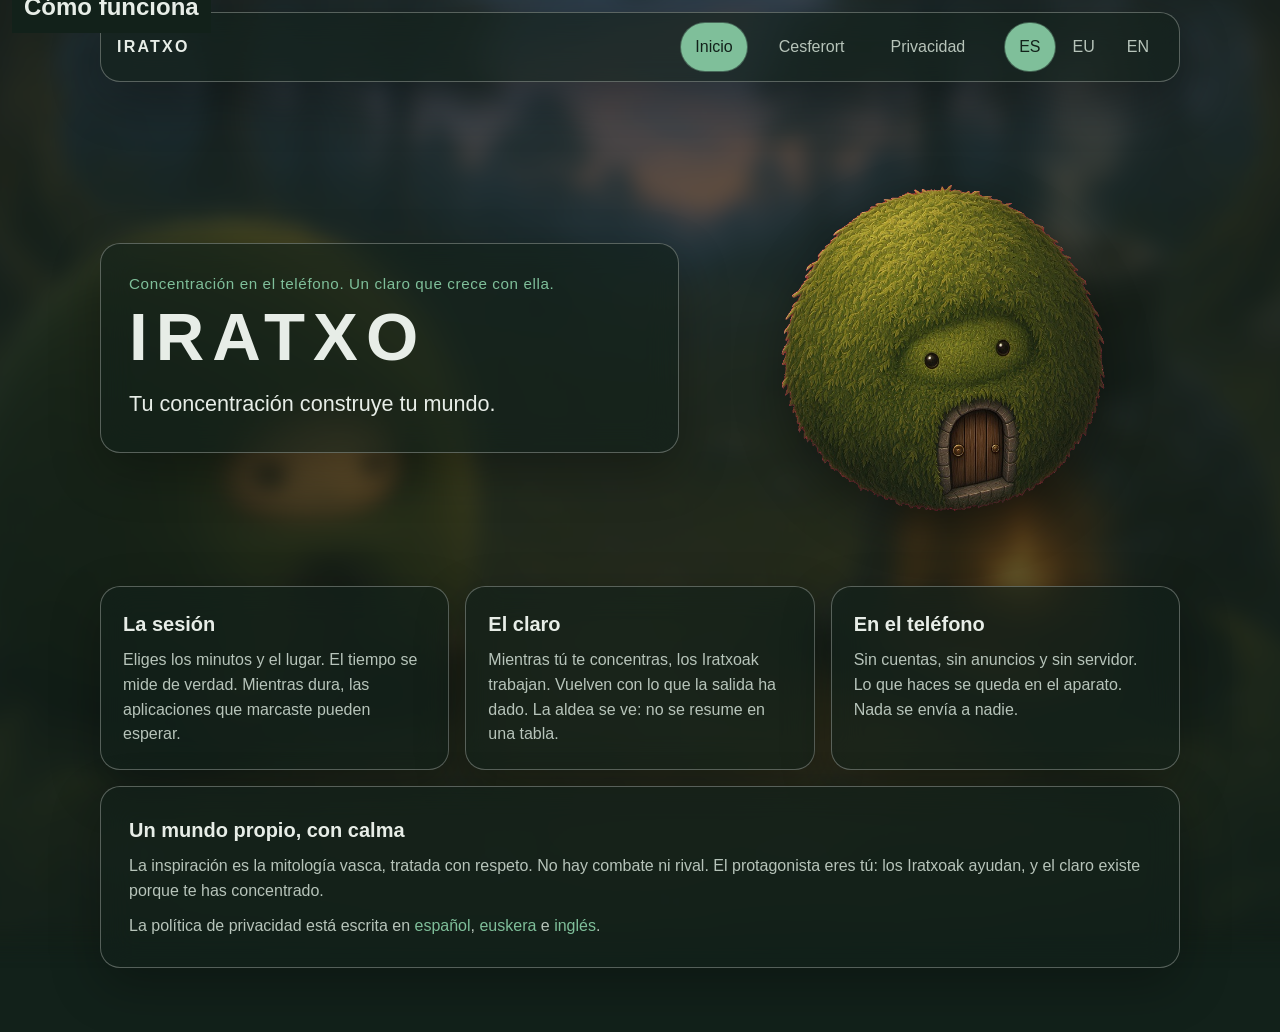
==== index.html @ 452d4cf8 "fix: hover del panel, idioma propio y nombre real El navegador ya no retraduce las páginas por encim" ====
<!DOCTYPE html>
<html lang="es" translate="no">
<head>
  <meta charset="utf-8">
  <meta name="google" content="notranslate">
  <meta name="viewport" content="width=device-width, initial-scale=1">
  <title>IRATXO</title>
  <meta name="description" content="Tu concentración construye tu mundo. IRATXO vive en el teléfono: sin cuentas, sin anuncios y sin servidor.">
  <link rel="icon" href="art/mound.png">
  <link rel="stylesheet" href="style.css">
</head>
<body>
  <a class="skip" href="#contenido">Saltar al contenido</a>
  <header class="bar glass">
    <a class="mark" href="index.html">IRATXO</a>
    <nav class="nav" aria-label="Páginas">
      <a href="index.html" aria-current="page">Inicio</a>
      <a href="about/es.html">Cesferort</a>
      <a href="privacy/es.html">Privacidad</a>
      <span class="langs">
        <a href="index.html" lang="es" aria-current="page">ES</a>
        <a href="eu.html" lang="eu" hreflang="eu">EU</a>
        <a href="en.html" lang="en" hreflang="en">EN</a>
      </span>
    </nav>
  </header>
  <main id="contenido">
    <section class="hero">
      <div class="hero-copy glass">
        <p class="eyebrow">Concentración en el teléfono. Un claro que crece con ella.</p>
        <h1>IRATXO</h1>
        <p class="lead">Tu concentración construye tu mundo.</p>
      </div>
      <img class="hero-art" src="art/mound.png" alt="Iratxo: un montículo de musgo con una puerta de madera.">
    </section>
    <section class="cards" id="como" aria-labelledby="como-titulo">
      <h2 id="como-titulo" class="skip">Cómo funciona</h2>
      <article class="glass">
        <h2>La sesión</h2>
        <p>Eliges los minutos y el lugar. El tiempo se mide de verdad. Mientras dura, las aplicaciones que marcaste pueden esperar.</p>
      </article>
      <article class="glass">
        <h2>El claro</h2>
        <p>Mientras tú te concentras, los Iratxoak trabajan. Vuelven con lo que la salida ha dado. La aldea se ve: no se resume en una tabla.</p>
      </article>
      <article class="glass">
        <h2>En el teléfono</h2>
        <p>Sin cuentas, sin anuncios y sin servidor. Lo que haces se queda en el aparato. Nada se envía a nadie.</p>
      </article>
    </section>
    <section class="panel glass">
      <h2>Un mundo propio, con calma</h2>
      <p>La inspiración es la mitología vasca, tratada con respeto. No hay combate ni rival. El protagonista eres tú: los Iratxoak ayudan, y el claro existe porque te has concentrado.</p>
      <p>La política de privacidad está escrita en <a href="privacy/es.html">español</a>, <a href="privacy/eu.html">euskera</a> e <a href="privacy/en.html">inglés</a>.</p>
    </section>
  </main>
</body>
</html>
---- style.css ----
:root {
  color-scheme: dark;
  --night: #12211a;
  --mist: #e7ede7;
  --muted: #b7c4ba;
  --lichen: #7fbf9a;
  --bark: rgba(142, 150, 144, 0.55);
  --glass: rgba(18, 33, 26, 0.62);
  --glass-strong: rgba(18, 33, 26, 0.78);
  --hearth: #e0a458;
  --radius: 20px;
  --shadow: 0 18px 50px rgba(0, 0, 0, 0.28);
  font-family: "Segoe UI", "Helvetica Neue", sans-serif;
}

* { box-sizing: border-box; }

html { scroll-behavior: smooth; }

body {
  margin: 0;
  min-height: 100vh;
  color: var(--mist);
  background: var(--night);
  line-height: 1.55;
}

body::before {
  content: "";
  position: fixed;
  inset: -24px;
  z-index: -2;
  background:
    linear-gradient(180deg, rgba(18, 33, 26, 0.45), rgba(18, 33, 26, 0.78)),
    url("art/clearing.jpg") center / cover no-repeat;
  filter: blur(10px);
  transform: scale(1.04);
}

.skip {
  position: absolute;
  left: 12px;
  top: -40px;
  padding: 8px 12px;
  background: var(--night);
  color: var(--mist);
  z-index: 5;
}

.skip:focus { top: 12px; }

.bar {
  position: sticky;
  top: 12px;
  z-index: 2;
  display: flex;
  flex-wrap: wrap;
  align-items: center;
  justify-content: space-between;
  gap: 12px 20px;
  width: min(1080px, calc(100% - 32px));
  margin: 12px auto 0;
  padding: 10px 16px;
}

.mark {
  color: var(--mist);
  font-weight: 650;
  letter-spacing: 0.14em;
  text-decoration: none;
}

.nav {
  display: flex;
  flex-wrap: wrap;
  align-items: center;
  gap: 8px 18px;
}

.nav a,
.langs a {
  color: var(--muted);
  text-decoration: none;
  min-height: 48px;
  display: inline-flex;
  align-items: center;
  padding: 0 14px;
  border-radius: 999px;
  background: transparent;
  transition: color 220ms ease, background-color 220ms ease, box-shadow 220ms ease;
}

.nav a:hover,
.langs a:hover {
  color: var(--mist);
  background: rgba(127, 191, 154, 0.16);
}

.nav a[aria-current="page"],
.langs a[aria-current="page"] {
  color: var(--night);
  background: var(--lichen);
  box-shadow: 0 0 0 1px rgba(127, 191, 154, 0.4);
}

.nav a[aria-current="page"]:hover,
.langs a[aria-current="page"]:hover {
  color: var(--night);
  background: #9dcfb4;
}

.langs {
  display: inline-flex;
  gap: 4px;
  padding-left: 8px;
}

main {
  width: min(1080px, calc(100% - 32px));
  margin: 0 auto;
  padding: 28px 0 64px;
}

.hero {
  display: grid;
  grid-template-columns: 1.1fr 0.9fr;
  gap: 28px;
  align-items: center;
  margin-top: 28px;
}

.hero-copy { padding: 28px 28px 32px; }

.eyebrow {
  margin: 0 0 8px;
  color: var(--lichen);
  letter-spacing: 0.04em;
  font-size: 0.95rem;
}

h1 {
  margin: 0;
  font-size: clamp(2.4rem, 6vw, 4.2rem);
  font-weight: 650;
  letter-spacing: 0.12em;
  line-height: 1;
}

.page h1 {
  font-size: clamp(1.8rem, 4vw, 2.4rem);
  letter-spacing: 0;
  margin-bottom: 12px;
}

.lead {
  margin: 16px 0 0;
  font-size: 1.35rem;
  max-width: 28rem;
}

.hero-art {
  width: min(100%, 420px);
  justify-self: center;
  filter: drop-shadow(0 18px 24px rgba(0, 0, 0, 0.35));
  animation: float 7s ease-in-out infinite;
}

.cards {
  display: grid;
  grid-template-columns: repeat(3, 1fr);
  gap: 16px;
  margin-top: 28px;
}

article h2,
.panel h2 {
  margin: 0 0 8px;
  font-size: 1.25rem;
  font-weight: 650;
}

article p,
.panel p,
.panel li { margin: 0; color: var(--muted); }

article p + p,
.panel p + p,
.panel ul { margin-top: 10px; }

.panel { margin-top: 16px; padding: 28px; }

.panel ul { padding-left: 1.2rem; }

.panel a {
  color: var(--lichen);
  text-decoration: none;
  transition: color 220ms ease;
}

.panel a:hover { color: var(--mist); }

footer a {
  color: var(--muted);
  text-decoration: none;
  transition: color 220ms ease;
}

footer a:hover { color: var(--mist); }

footer {
  width: min(1080px, calc(100% - 32px));
  margin: 0 auto 32px;
  color: var(--muted);
  font-size: 0.95rem;
}

.glass {
  background: var(--glass);
  border: 1px solid var(--bark);
  border-radius: var(--radius);
  box-shadow: var(--shadow);
  backdrop-filter: blur(16px);
}

article.glass,
.hero-copy {
  animation: rise 700ms ease both;
}

.cards article:nth-child(2) { animation-delay: 80ms; }
.cards article:nth-child(3) { animation-delay: 160ms; }

article.glass,
.hero-copy,
section.panel {
  transition:
    transform 240ms ease,
    border-color 240ms ease,
    background-color 240ms ease,
    box-shadow 240ms ease;
}

article.glass,
.hero-copy {
  padding: 22px;
}

.hero-copy { padding: 28px 28px 32px; }

article.glass:hover,
.hero-copy:hover,
section.panel:hover {
  transform: translateY(-4px);
  border-color: rgba(127, 191, 154, 0.85);
  background: rgba(28, 48, 38, 0.72);
  box-shadow: 0 22px 48px rgba(0, 0, 0, 0.34);
}

:focus-visible {
  outline: 2px solid var(--lichen);
  outline-offset: 3px;
}

@keyframes float {
  0%, 100% { transform: translateY(0); }
  50% { transform: translateY(-8px); }
}

@keyframes rise {
  from { opacity: 0; transform: translateY(12px); }
  to { opacity: 1; transform: none; }
}

@media (max-width: 800px) {
  .hero,
  .cards { grid-template-columns: 1fr; }
  .bar { top: 0; width: 100%; margin: 0; border-radius: 0; }
}

@media (prefers-reduced-motion: reduce) {
  html { scroll-behavior: auto; }
  .hero-art,
  article.glass,
  .hero-copy { animation: none; }
  article.glass,
  .hero-copy,
  section.panel { transition: border-color 240ms ease, background-color 240ms ease, box-shadow 240ms ease; }
  article.glass:hover,
  .hero-copy:hover,
  section.panel:hover { transform: none; }
}
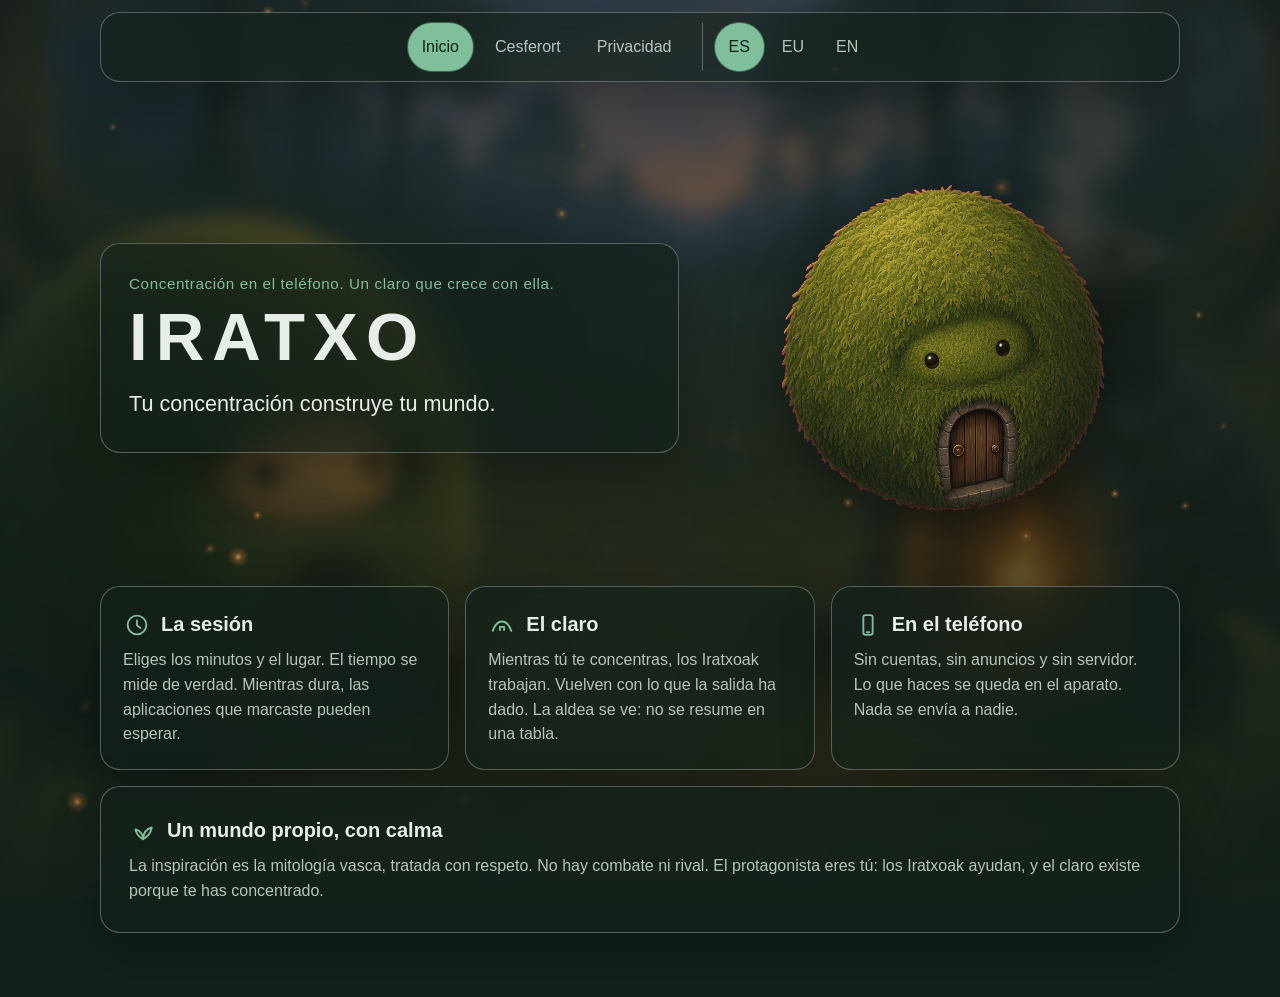
==== commit 8e7e9b06: "feat: ascuas, barra movil y publicacion de la web Las ascuas siguen al cambiar de pagina. La barra c" ====
--- a/index.html
+++ b/index.html
@@ -6,13 +6,21 @@
   <meta name="viewport" content="width=device-width, initial-scale=1">
   <title>IRATXO</title>
   <meta name="description" content="Tu concentración construye tu mundo. IRATXO vive en el teléfono: sin cuentas, sin anuncios y sin servidor.">
-  <link rel="icon" href="art/mound.png">
+  <link rel="canonical" href="https://cesferort.github.io/IRATXO-SITE/">
+  <meta property="og:type" content="website">
+  <meta property="og:locale" content="es_ES">
+  <meta property="og:title" content="IRATXO">
+  <meta property="og:description" content="Tu concentración construye tu mundo. IRATXO vive en el teléfono: sin cuentas, sin anuncios y sin servidor.">
+  <meta property="og:url" content="https://cesferort.github.io/IRATXO-SITE/">
+  <meta property="og:image" content="https://cesferort.github.io/IRATXO-SITE/art/clearing.jpg">
+  <meta name="twitter:card" content="summary_large_image">
+  <link rel="icon" href="art/favicon.svg">
   <link rel="stylesheet" href="style.css">
 </head>
 <body>
+  <div class="scene" aria-hidden="true"></div>
   <a class="skip" href="#contenido">Saltar al contenido</a>
   <header class="bar glass">
-    <a class="mark" href="index.html">IRATXO</a>
     <nav class="nav" aria-label="Páginas">
       <a href="index.html" aria-current="page">Inicio</a>
       <a href="about/es.html">Cesferort</a>
@@ -34,25 +42,25 @@
       <img class="hero-art" src="art/mound.png" alt="Iratxo: un montículo de musgo con una puerta de madera.">
     </section>
     <section class="cards" id="como" aria-labelledby="como-titulo">
-      <h2 id="como-titulo" class="skip">Cómo funciona</h2>
+      <h2 id="como-titulo" class="visually-hidden">Cómo funciona</h2>
       <article class="glass">
-        <h2>La sesión</h2>
+        <h2><svg viewBox="0 0 24 24" aria-hidden="true"><circle cx="12" cy="12" r="8" fill="none" stroke="currentColor" stroke-width="1.6"/><path d="M12 8v4.5l3 2" fill="none" stroke="currentColor" stroke-width="1.6" stroke-linecap="round"/></svg>La sesión</h2>
         <p>Eliges los minutos y el lugar. El tiempo se mide de verdad. Mientras dura, las aplicaciones que marcaste pueden esperar.</p>
       </article>
       <article class="glass">
-        <h2>El claro</h2>
+        <h2><svg viewBox="0 0 24 24" aria-hidden="true"><path d="M4 17c2.2-6 4.8-8 8-8s5.8 2 8 8" fill="none" stroke="currentColor" stroke-width="1.6" stroke-linecap="round"/><path d="M10.2 17V13.6h3.6V17" fill="none" stroke="currentColor" stroke-width="1.6" stroke-linejoin="round"/></svg>El claro</h2>
         <p>Mientras tú te concentras, los Iratxoak trabajan. Vuelven con lo que la salida ha dado. La aldea se ve: no se resume en una tabla.</p>
       </article>
       <article class="glass">
-        <h2>En el teléfono</h2>
+        <h2><svg viewBox="0 0 24 24" aria-hidden="true"><rect x="8" y="3.5" width="8" height="17" rx="2" fill="none" stroke="currentColor" stroke-width="1.6"/><path d="M11 18.2h2" stroke="currentColor" stroke-width="1.6" stroke-linecap="round"/></svg>En el teléfono</h2>
         <p>Sin cuentas, sin anuncios y sin servidor. Lo que haces se queda en el aparato. Nada se envía a nadie.</p>
       </article>
     </section>
     <section class="panel glass">
-      <h2>Un mundo propio, con calma</h2>
+      <h2><svg viewBox="0 0 24 24" aria-hidden="true"><path d="M12 19c0-6 4.2-9 7.5-10-1 5.2-3.6 8-7.5 10z" fill="none" stroke="currentColor" stroke-width="1.6" stroke-linejoin="round"/><path d="M12 19c0-4.6-3-7.4-6.5-8.4 1 4.4 2.8 6.4 6.5 8.4z" fill="none" stroke="currentColor" stroke-width="1.6" stroke-linejoin="round"/></svg>Un mundo propio, con calma</h2>
       <p>La inspiración es la mitología vasca, tratada con respeto. No hay combate ni rival. El protagonista eres tú: los Iratxoak ayudan, y el claro existe porque te has concentrado.</p>
-      <p>La política de privacidad está escrita en <a href="privacy/es.html">español</a>, <a href="privacy/eu.html">euskera</a> e <a href="privacy/en.html">inglés</a>.</p>
     </section>
   </main>
+  <script src="embers.js"></script>
 </body>
 </html>
--- a/style.css
+++ b/style.css
@@ -20,61 +20,83 @@
 body {
   margin: 0;
   min-height: 100vh;
+  padding-top: 12px;
   color: var(--mist);
   background: var(--night);
   line-height: 1.55;
 }
 
-body::before {
+.scene {
+  position: fixed;
+  inset: 0;
+  z-index: -2;
+  overflow: hidden;
+  pointer-events: none;
+}
+
+#embers {
+  position: fixed;
+  inset: 0;
+  z-index: -1;
+  pointer-events: none;
+}
+
+.scene::before {
   content: "";
-  position: fixed;
-  inset: -24px;
-  z-index: -2;
+  position: absolute;
+  inset: -48px;
   background:
     linear-gradient(180deg, rgba(18, 33, 26, 0.45), rgba(18, 33, 26, 0.78)),
     url("art/clearing.jpg") center / cover no-repeat;
   filter: blur(10px);
-  transform: scale(1.04);
 }
 
 .skip {
   position: absolute;
   left: 12px;
-  top: -40px;
+  top: 12px;
   padding: 8px 12px;
   background: var(--night);
   color: var(--mist);
   z-index: 5;
-}
-
-.skip:focus { top: 12px; }
+  transform: translateY(-150%);
+}
+
+.skip:focus { transform: none; }
+
+.visually-hidden {
+  position: absolute;
+  width: 1px;
+  height: 1px;
+  padding: 0;
+  margin: -1px;
+  overflow: hidden;
+  clip: rect(0, 0, 0, 0);
+  white-space: nowrap;
+  border: 0;
+}
 
 .bar {
   position: sticky;
-  top: 12px;
+  top: 0;
   z-index: 2;
   display: flex;
   flex-wrap: wrap;
   align-items: center;
-  justify-content: space-between;
+  justify-content: center;
   gap: 12px 20px;
   width: min(1080px, calc(100% - 32px));
-  margin: 12px auto 0;
+  margin: 0 auto;
   padding: 10px 16px;
-}
-
-.mark {
-  color: var(--mist);
-  font-weight: 650;
-  letter-spacing: 0.14em;
-  text-decoration: none;
 }
 
 .nav {
   display: flex;
   flex-wrap: wrap;
   align-items: center;
-  gap: 8px 18px;
+  justify-content: center;
+  gap: 4px 8px;
+  width: 100%;
 }
 
 .nav a,
@@ -112,7 +134,9 @@
 .langs {
   display: inline-flex;
   gap: 4px;
-  padding-left: 8px;
+  margin-left: 8px;
+  padding-left: 12px;
+  border-left: 1px solid var(--bark);
 }
 
 main {
@@ -174,11 +198,21 @@
 
 article h2,
 .panel h2 {
+  display: flex;
+  align-items: center;
+  gap: 10px;
   margin: 0 0 8px;
   font-size: 1.25rem;
   font-weight: 650;
 }
 
+h2 svg {
+  width: 28px;
+  height: 28px;
+  flex: none;
+  color: var(--lichen);
+}
+
 article p,
 .panel p,
 .panel li { margin: 0; color: var(--muted); }
@@ -188,6 +222,34 @@
 .panel ul { margin-top: 10px; }
 
 .panel { margin-top: 16px; padding: 28px; }
+
+article.page {
+  padding: 36px 40px 48px;
+}
+
+article.page h1 { margin-bottom: 8px; }
+
+article.page .updated {
+  margin: 0 0 28px;
+  color: var(--lichen);
+  letter-spacing: 0.03em;
+  font-size: 0.95rem;
+}
+
+article.page h2 {
+  display: block;
+  margin-top: 36px;
+}
+
+article.page p + p,
+article.page ul { margin-top: 16px; }
+
+article.page ul {
+  display: grid;
+  gap: 12px;
+}
+
+article.page li { margin: 0; }
 
 .panel ul { padding-left: 1.2rem; }
 
@@ -230,7 +292,7 @@
 .cards article:nth-child(2) { animation-delay: 80ms; }
 .cards article:nth-child(3) { animation-delay: 160ms; }
 
-article.glass,
+.cards article.glass,
 .hero-copy,
 section.panel {
   transition:
@@ -247,7 +309,7 @@
 
 .hero-copy { padding: 28px 28px 32px; }
 
-article.glass:hover,
+.cards article.glass:hover,
 .hero-copy:hover,
 section.panel:hover {
   transform: translateY(-4px);
@@ -274,7 +336,17 @@
 @media (max-width: 800px) {
   .hero,
   .cards { grid-template-columns: 1fr; }
-  .bar { top: 0; width: 100%; margin: 0; border-radius: 0; }
+  body { padding-top: 0; }
+  .bar { top: 0; width: 100%; margin: 0; border-radius: 0; padding: 6px 8px 8px; }
+  .nav > a { padding: 0 10px; }
+  .langs {
+    flex-basis: 100%;
+    justify-content: center;
+    margin: 0;
+    padding: 2px 0 0;
+    border-left: 0;
+  }
+  article.page { padding: 24px 20px 36px; }
 }
 
 @media (prefers-reduced-motion: reduce) {
@@ -282,10 +354,10 @@
   .hero-art,
   article.glass,
   .hero-copy { animation: none; }
-  article.glass,
+  .cards article.glass,
   .hero-copy,
   section.panel { transition: border-color 240ms ease, background-color 240ms ease, box-shadow 240ms ease; }
-  article.glass:hover,
+  .cards article.glass:hover,
   .hero-copy:hover,
   section.panel:hover { transform: none; }
 }
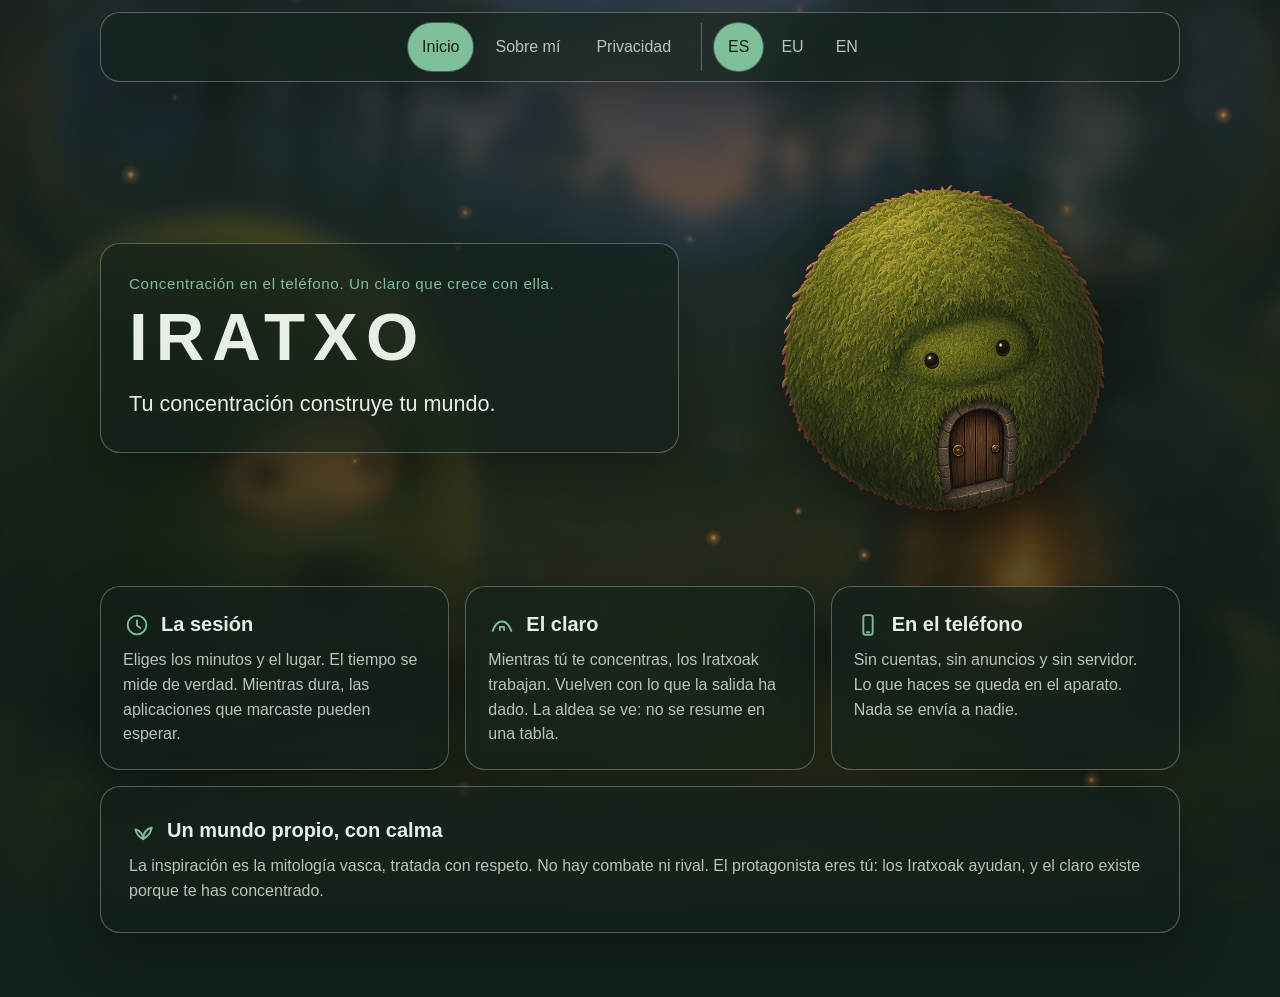
==== commit 909b6d91: "feat: la ficha personal habla en primera persona La seccion pasa a llamarse Sobre mi, About me y Nir" ====
--- a/index.html
+++ b/index.html
@@ -23,7 +23,7 @@
   <header class="bar glass">
     <nav class="nav" aria-label="Páginas">
       <a href="index.html" aria-current="page">Inicio</a>
-      <a href="about/es.html">Cesferort</a>
+      <a href="about/es.html">Sobre mí</a>
       <a href="privacy/es.html">Privacidad</a>
       <span class="langs">
         <a href="index.html" lang="es" aria-current="page">ES</a>
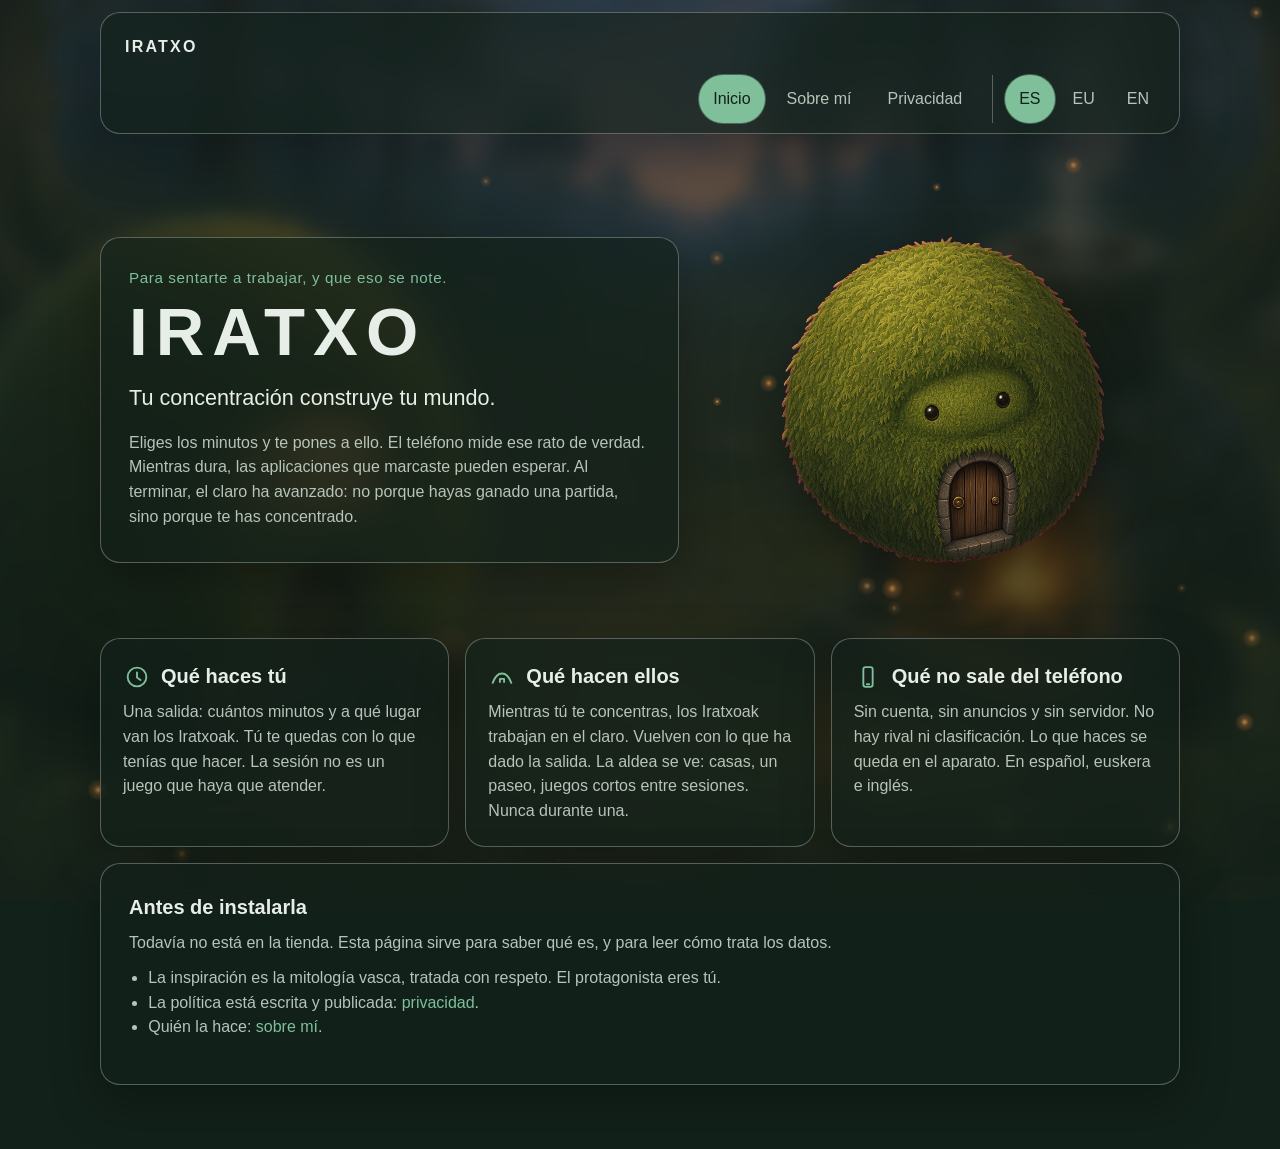
==== commit 9853ae15: "feat: reescribe la portada y el sobre mí En el móvil la barra se abre con un menú, y el texto cuenta" ====
--- a/index.html
+++ b/index.html
@@ -5,12 +5,12 @@
   <meta name="google" content="notranslate">
   <meta name="viewport" content="width=device-width, initial-scale=1">
   <title>IRATXO</title>
-  <meta name="description" content="Tu concentración construye tu mundo. IRATXO vive en el teléfono: sin cuentas, sin anuncios y sin servidor.">
+  <meta name="description" content="Eliges los minutos y te concentras. IRATXO mide ese tiempo en el teléfono y el claro avanza con él. Sin cuentas, sin anuncios y sin servidor.">
   <link rel="canonical" href="https://cesferort.github.io/IRATXO-SITE/">
   <meta property="og:type" content="website">
   <meta property="og:locale" content="es_ES">
   <meta property="og:title" content="IRATXO">
-  <meta property="og:description" content="Tu concentración construye tu mundo. IRATXO vive en el teléfono: sin cuentas, sin anuncios y sin servidor.">
+  <meta property="og:description" content="Eliges los minutos y te concentras. IRATXO mide ese tiempo en el teléfono y el claro avanza con él. Sin cuentas, sin anuncios y sin servidor.">
   <meta property="og:url" content="https://cesferort.github.io/IRATXO-SITE/">
   <meta property="og:image" content="https://cesferort.github.io/IRATXO-SITE/art/clearing.jpg">
   <meta name="twitter:card" content="summary_large_image">
@@ -21,6 +21,9 @@
   <div class="scene" aria-hidden="true"></div>
   <a class="skip" href="#contenido">Saltar al contenido</a>
   <header class="bar glass">
+    <a class="mark" href="index.html">IRATXO</a>
+    <input class="menu-check" id="menu-check" type="checkbox">
+    <label class="menu-toggle" for="menu-check"><span class="visually-hidden">Menú</span><span class="burger" aria-hidden="true"></span></label>
     <nav class="nav" aria-label="Páginas">
       <a href="index.html" aria-current="page">Inicio</a>
       <a href="about/es.html">Sobre mí</a>
@@ -35,30 +38,36 @@
   <main id="contenido">
     <section class="hero">
       <div class="hero-copy glass">
-        <p class="eyebrow">Concentración en el teléfono. Un claro que crece con ella.</p>
+        <p class="eyebrow">Para sentarte a trabajar, y que eso se note.</p>
         <h1>IRATXO</h1>
         <p class="lead">Tu concentración construye tu mundo.</p>
+        <p class="plain">Eliges los minutos y te pones a ello. El teléfono mide ese rato de verdad. Mientras dura, las aplicaciones que marcaste pueden esperar. Al terminar, el claro ha avanzado: no porque hayas ganado una partida, sino porque te has concentrado.</p>
       </div>
       <img class="hero-art" src="art/mound.png" alt="Iratxo: un montículo de musgo con una puerta de madera.">
     </section>
     <section class="cards" id="como" aria-labelledby="como-titulo">
       <h2 id="como-titulo" class="visually-hidden">Cómo funciona</h2>
       <article class="glass">
-        <h2><svg viewBox="0 0 24 24" aria-hidden="true"><circle cx="12" cy="12" r="8" fill="none" stroke="currentColor" stroke-width="1.6"/><path d="M12 8v4.5l3 2" fill="none" stroke="currentColor" stroke-width="1.6" stroke-linecap="round"/></svg>La sesión</h2>
-        <p>Eliges los minutos y el lugar. El tiempo se mide de verdad. Mientras dura, las aplicaciones que marcaste pueden esperar.</p>
+        <h2><svg viewBox="0 0 24 24" aria-hidden="true"><circle cx="12" cy="12" r="8" fill="none" stroke="currentColor" stroke-width="1.6"/><path d="M12 8v4.5l3 2" fill="none" stroke="currentColor" stroke-width="1.6" stroke-linecap="round"/></svg>Qué haces tú</h2>
+        <p>Una salida: cuántos minutos y a qué lugar van los Iratxoak. Tú te quedas con lo que tenías que hacer. La sesión no es un juego que haya que atender.</p>
       </article>
       <article class="glass">
-        <h2><svg viewBox="0 0 24 24" aria-hidden="true"><path d="M4 17c2.2-6 4.8-8 8-8s5.8 2 8 8" fill="none" stroke="currentColor" stroke-width="1.6" stroke-linecap="round"/><path d="M10.2 17V13.6h3.6V17" fill="none" stroke="currentColor" stroke-width="1.6" stroke-linejoin="round"/></svg>El claro</h2>
-        <p>Mientras tú te concentras, los Iratxoak trabajan. Vuelven con lo que la salida ha dado. La aldea se ve: no se resume en una tabla.</p>
+        <h2><svg viewBox="0 0 24 24" aria-hidden="true"><path d="M4 17c2.2-6 4.8-8 8-8s5.8 2 8 8" fill="none" stroke="currentColor" stroke-width="1.6" stroke-linecap="round"/><path d="M10.2 17V13.6h3.6V17" fill="none" stroke="currentColor" stroke-width="1.6" stroke-linejoin="round"/></svg>Qué hacen ellos</h2>
+        <p>Mientras tú te concentras, los Iratxoak trabajan en el claro. Vuelven con lo que ha dado la salida. La aldea se ve: casas, un paseo, juegos cortos entre sesiones. Nunca durante una.</p>
       </article>
       <article class="glass">
-        <h2><svg viewBox="0 0 24 24" aria-hidden="true"><rect x="8" y="3.5" width="8" height="17" rx="2" fill="none" stroke="currentColor" stroke-width="1.6"/><path d="M11 18.2h2" stroke="currentColor" stroke-width="1.6" stroke-linecap="round"/></svg>En el teléfono</h2>
-        <p>Sin cuentas, sin anuncios y sin servidor. Lo que haces se queda en el aparato. Nada se envía a nadie.</p>
+        <h2><svg viewBox="0 0 24 24" aria-hidden="true"><rect x="8" y="3.5" width="8" height="17" rx="2" fill="none" stroke="currentColor" stroke-width="1.6"/><path d="M11 18.2h2" stroke="currentColor" stroke-width="1.6" stroke-linecap="round"/></svg>Qué no sale del teléfono</h2>
+        <p>Sin cuenta, sin anuncios y sin servidor. No hay rival ni clasificación. Lo que haces se queda en el aparato. En español, euskera e inglés.</p>
       </article>
     </section>
     <section class="panel glass">
-      <h2><svg viewBox="0 0 24 24" aria-hidden="true"><path d="M12 19c0-6 4.2-9 7.5-10-1 5.2-3.6 8-7.5 10z" fill="none" stroke="currentColor" stroke-width="1.6" stroke-linejoin="round"/><path d="M12 19c0-4.6-3-7.4-6.5-8.4 1 4.4 2.8 6.4 6.5 8.4z" fill="none" stroke="currentColor" stroke-width="1.6" stroke-linejoin="round"/></svg>Un mundo propio, con calma</h2>
-      <p>La inspiración es la mitología vasca, tratada con respeto. No hay combate ni rival. El protagonista eres tú: los Iratxoak ayudan, y el claro existe porque te has concentrado.</p>
+      <h2>Antes de instalarla</h2>
+      <p>Todavía no está en la tienda. Esta página sirve para saber qué es, y para leer cómo trata los datos.</p>
+      <ul>
+        <li>La inspiración es la mitología vasca, tratada con respeto. El protagonista eres tú.</li>
+        <li>La política está escrita y publicada: <a href="privacy/es.html">privacidad</a>.</li>
+        <li>Quién la hace: <a href="about/es.html">sobre mí</a>.</li>
+      </ul>
     </section>
   </main>
   <script src="embers.js"></script>
--- a/style.css
+++ b/style.css
@@ -83,18 +83,71 @@
   display: flex;
   flex-wrap: wrap;
   align-items: center;
-  justify-content: center;
-  gap: 12px 20px;
+  justify-content: flex-end;
+  gap: 4px 8px;
   width: min(1080px, calc(100% - 32px));
   margin: 0 auto;
   padding: 10px 16px;
 }
 
+.mark {
+  margin-right: auto;
+  color: var(--mist);
+  text-decoration: none;
+  font-weight: 650;
+  letter-spacing: 0.14em;
+  min-height: 48px;
+  display: inline-flex;
+  align-items: center;
+  padding: 0 8px;
+}
+
+.menu-check {
+  position: absolute;
+  width: 1px;
+  height: 1px;
+  padding: 0;
+  margin: -1px;
+  overflow: hidden;
+  clip: rect(0, 0, 0, 0);
+  white-space: nowrap;
+  border: 0;
+}
+
+.menu-toggle {
+  display: none;
+}
+
+@media (min-width: 801px) {
+  .menu-check { display: none; }
+}
+
+.burger {
+  position: relative;
+  display: block;
+  width: 18px;
+  height: 2px;
+  background: var(--mist);
+}
+
+.burger::before,
+.burger::after {
+  content: "";
+  position: absolute;
+  left: 0;
+  width: 18px;
+  height: 2px;
+  background: var(--mist);
+}
+
+.burger::before { top: -6px; }
+.burger::after { top: 6px; }
+
 .nav {
   display: flex;
   flex-wrap: wrap;
   align-items: center;
-  justify-content: center;
+  justify-content: flex-end;
   gap: 4px 8px;
   width: 100%;
 }
@@ -180,6 +233,12 @@
   margin: 16px 0 0;
   font-size: 1.35rem;
   max-width: 28rem;
+}
+
+.plain {
+  margin: 16px 0 0;
+  max-width: 38rem;
+  color: var(--muted);
 }
 
 .hero-art {
@@ -337,14 +396,40 @@
   .hero,
   .cards { grid-template-columns: 1fr; }
   body { padding-top: 0; }
-  .bar { top: 0; width: 100%; margin: 0; border-radius: 0; padding: 6px 8px 8px; }
-  .nav > a { padding: 0 10px; }
+  .bar { top: 0; width: 100%; margin: 0; border-radius: 0; padding: 6px 8px; }
+  .menu-toggle {
+    display: inline-flex;
+    align-items: center;
+    justify-content: center;
+    width: 48px;
+    height: 48px;
+    margin-left: 8px;
+    border-radius: 999px;
+    cursor: pointer;
+  }
+  .nav {
+    display: none;
+    flex-basis: 100%;
+    flex-direction: column;
+    align-items: stretch;
+    padding: 4px 0 8px;
+  }
+  .menu-check:checked ~ .nav { display: flex; }
+  .menu-check:focus-visible + .menu-toggle {
+    outline: 2px solid var(--lichen);
+    outline-offset: 3px;
+  }
+  .menu-check:checked + .menu-toggle .burger { background: transparent; }
+  .menu-check:checked + .menu-toggle .burger::before { top: 0; transform: rotate(45deg); }
+  .menu-check:checked + .menu-toggle .burger::after { top: 0; transform: rotate(-45deg); }
   .langs {
-    flex-basis: 100%;
-    justify-content: center;
-    margin: 0;
-    padding: 2px 0 0;
+    flex-basis: auto;
+    justify-content: flex-start;
+    width: 100%;
+    margin: 4px 0 0;
+    padding: 8px 0 0;
     border-left: 0;
+    border-top: 1px solid var(--bark);
   }
   article.page { padding: 24px 20px 36px; }
 }
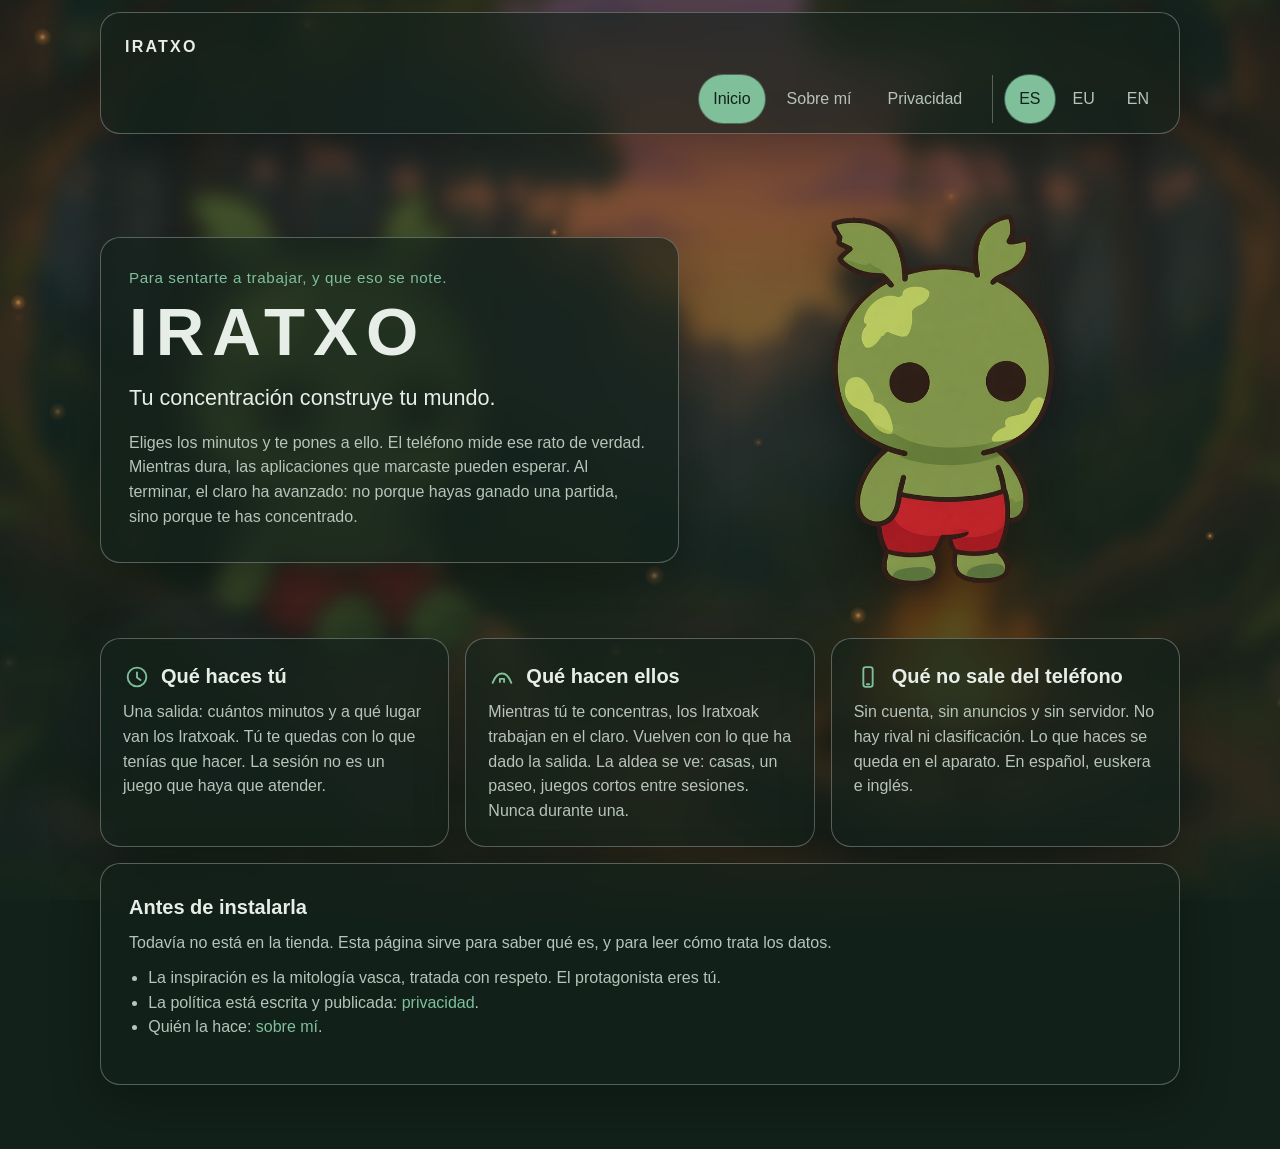
==== commit 56b0ff63: "feat: replace the Iratxo on the public site Same character as the app, without a door on its body." ====
--- a/index.html
+++ b/index.html
@@ -43,7 +43,7 @@
         <p class="lead">Tu concentración construye tu mundo.</p>
         <p class="plain">Eliges los minutos y te pones a ello. El teléfono mide ese rato de verdad. Mientras dura, las aplicaciones que marcaste pueden esperar. Al terminar, el claro ha avanzado: no porque hayas ganado una partida, sino porque te has concentrado.</p>
       </div>
-      <img class="hero-art" src="art/mound.png" alt="Iratxo: un montículo de musgo con una puerta de madera.">
+      <img class="hero-art" src="art/mound.png" alt="Iratxo: una criatura pequeña y verde, con pantalón rojo.">
     </section>
     <section class="cards" id="como" aria-labelledby="como-titulo">
       <h2 id="como-titulo" class="visually-hidden">Cómo funciona</h2>
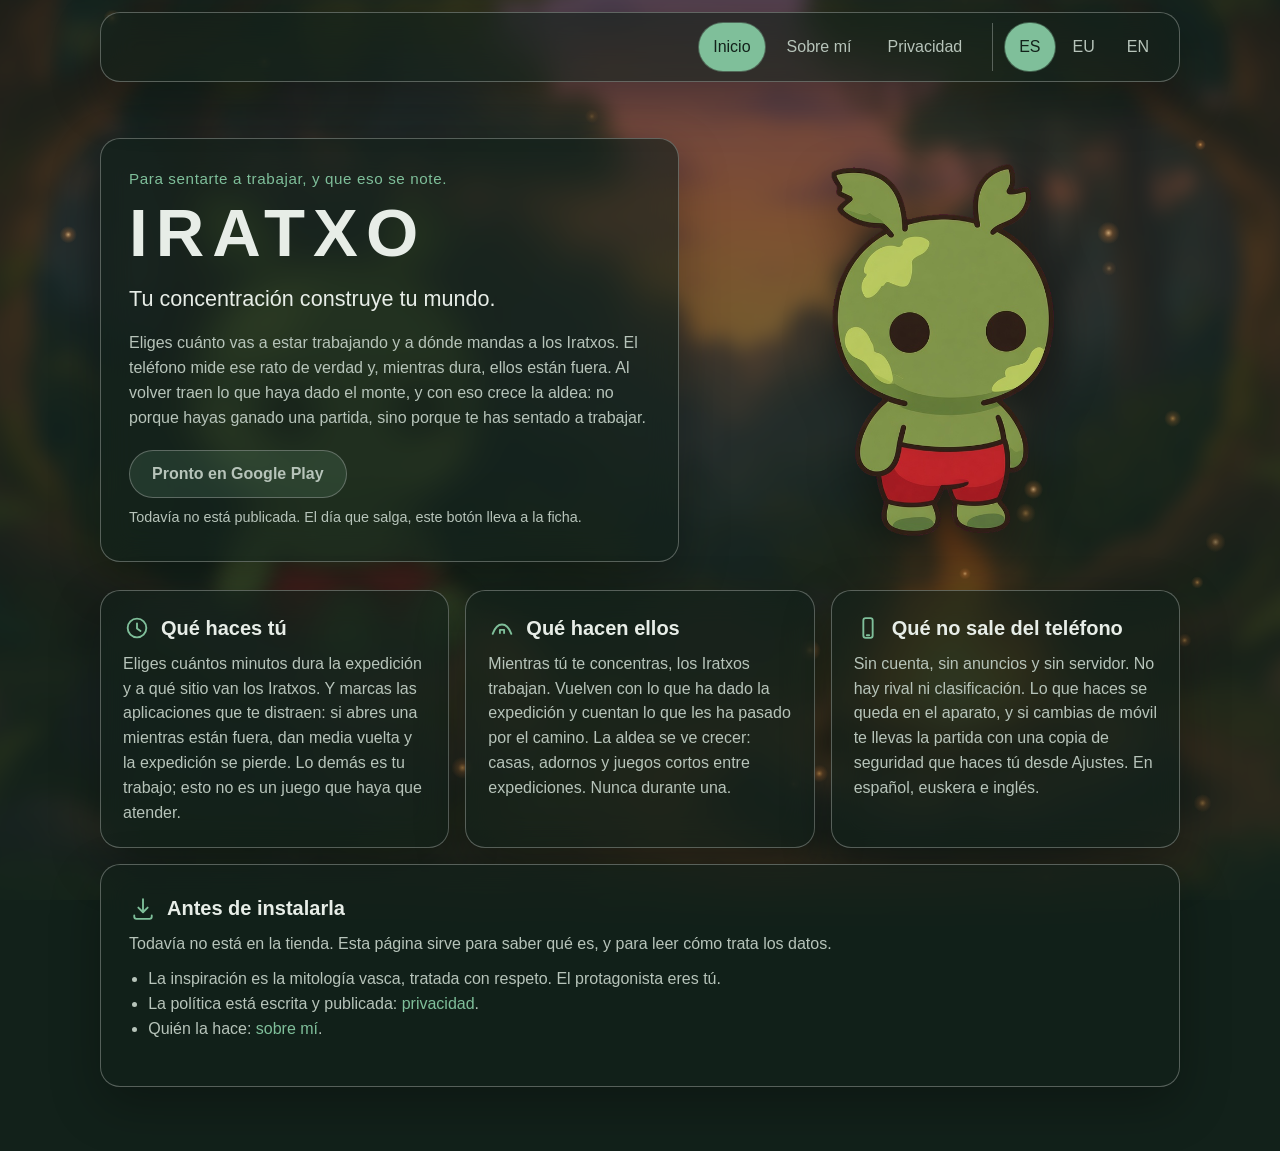
==== commit 31d61aa3: "feat: la web de IRATXO La presentación pública del proyecto, en español, euskera e inglés: qué es la" ====
--- a/index.html
+++ b/index.html
@@ -5,14 +5,17 @@
   <meta name="google" content="notranslate">
   <meta name="viewport" content="width=device-width, initial-scale=1">
   <title>IRATXO</title>
-  <meta name="description" content="Eliges los minutos y te concentras. IRATXO mide ese tiempo en el teléfono y el claro avanza con él. Sin cuentas, sin anuncios y sin servidor.">
+  <meta name="description" content="Eliges cuánto vas a trabajar y mandas a los Iratxos de expedición. IRATXO mide ese rato en el teléfono y la aldea crece con él. Sin cuentas, sin anuncios y sin servidor.">
   <link rel="canonical" href="https://cesferort.github.io/IRATXO-SITE/">
   <meta property="og:type" content="website">
   <meta property="og:locale" content="es_ES">
   <meta property="og:title" content="IRATXO">
-  <meta property="og:description" content="Eliges los minutos y te concentras. IRATXO mide ese tiempo en el teléfono y el claro avanza con él. Sin cuentas, sin anuncios y sin servidor.">
+  <meta property="og:description" content="Eliges cuánto vas a trabajar y mandas a los Iratxos de expedición. IRATXO mide ese rato en el teléfono y la aldea crece con él. Sin cuentas, sin anuncios y sin servidor.">
   <meta property="og:url" content="https://cesferort.github.io/IRATXO-SITE/">
-  <meta property="og:image" content="https://cesferort.github.io/IRATXO-SITE/art/clearing.jpg">
+  <meta property="og:image" content="https://cesferort.github.io/IRATXO-SITE/art/share-2026-11.jpg">
+  <meta property="og:image:width" content="1200">
+  <meta property="og:image:height" content="630">
+  <meta property="og:image:alt" content="Dos Iratxos junto a una hoguera, en el bosque.">
   <meta name="twitter:card" content="summary_large_image">
   <link rel="icon" href="art/favicon.svg">
   <link rel="stylesheet" href="style.css">
@@ -21,7 +24,6 @@
   <div class="scene" aria-hidden="true"></div>
   <a class="skip" href="#contenido">Saltar al contenido</a>
   <header class="bar glass">
-    <a class="mark" href="index.html">IRATXO</a>
     <input class="menu-check" id="menu-check" type="checkbox">
     <label class="menu-toggle" for="menu-check"><span class="visually-hidden">Menú</span><span class="burger" aria-hidden="true"></span></label>
     <nav class="nav" aria-label="Páginas">
@@ -41,7 +43,13 @@
         <p class="eyebrow">Para sentarte a trabajar, y que eso se note.</p>
         <h1>IRATXO</h1>
         <p class="lead">Tu concentración construye tu mundo.</p>
-        <p class="plain">Eliges los minutos y te pones a ello. El teléfono mide ese rato de verdad. Mientras dura, las aplicaciones que marcaste pueden esperar. Al terminar, el claro ha avanzado: no porque hayas ganado una partida, sino porque te has concentrado.</p>
+        <p class="plain">Eliges cuánto vas a estar trabajando y a dónde mandas a los Iratxos. El teléfono mide ese rato de verdad y, mientras dura, ellos están fuera. Al volver traen lo que haya dado el monte, y con eso crece la aldea: no porque hayas ganado una partida, sino porque te has sentado a trabajar.</p>
+        <p class="store">
+          <span class="cta cta-soon">Pronto en Google Play</span>
+          <!-- Cuando la app esté publicada, este enlace sustituye al span de arriba:
+               <a class="cta" href="https://play.google.com/store/apps/details?id=io.github.cesferort.iratxo">Descargar en Google Play</a> -->
+        </p>
+        <p class="store-note">Todavía no está publicada. El día que salga, este botón lleva a la ficha.</p>
       </div>
       <img class="hero-art" src="art/mound.png" alt="Iratxo: una criatura pequeña y verde, con pantalón rojo.">
     </section>
@@ -49,19 +57,19 @@
       <h2 id="como-titulo" class="visually-hidden">Cómo funciona</h2>
       <article class="glass">
         <h2><svg viewBox="0 0 24 24" aria-hidden="true"><circle cx="12" cy="12" r="8" fill="none" stroke="currentColor" stroke-width="1.6"/><path d="M12 8v4.5l3 2" fill="none" stroke="currentColor" stroke-width="1.6" stroke-linecap="round"/></svg>Qué haces tú</h2>
-        <p>Una salida: cuántos minutos y a qué lugar van los Iratxoak. Tú te quedas con lo que tenías que hacer. La sesión no es un juego que haya que atender.</p>
+        <p>Eliges cuántos minutos dura la expedición y a qué sitio van los Iratxos. Y marcas las aplicaciones que te distraen: si abres una mientras están fuera, dan media vuelta y la expedición se pierde. Lo demás es tu trabajo; esto no es un juego que haya que atender.</p>
       </article>
       <article class="glass">
         <h2><svg viewBox="0 0 24 24" aria-hidden="true"><path d="M4 17c2.2-6 4.8-8 8-8s5.8 2 8 8" fill="none" stroke="currentColor" stroke-width="1.6" stroke-linecap="round"/><path d="M10.2 17V13.6h3.6V17" fill="none" stroke="currentColor" stroke-width="1.6" stroke-linejoin="round"/></svg>Qué hacen ellos</h2>
-        <p>Mientras tú te concentras, los Iratxoak trabajan en el claro. Vuelven con lo que ha dado la salida. La aldea se ve: casas, un paseo, juegos cortos entre sesiones. Nunca durante una.</p>
+        <p>Mientras tú te concentras, los Iratxos trabajan. Vuelven con lo que ha dado la expedición y cuentan lo que les ha pasado por el camino. La aldea se ve crecer: casas, adornos y juegos cortos entre expediciones. Nunca durante una.</p>
       </article>
       <article class="glass">
         <h2><svg viewBox="0 0 24 24" aria-hidden="true"><rect x="8" y="3.5" width="8" height="17" rx="2" fill="none" stroke="currentColor" stroke-width="1.6"/><path d="M11 18.2h2" stroke="currentColor" stroke-width="1.6" stroke-linecap="round"/></svg>Qué no sale del teléfono</h2>
-        <p>Sin cuenta, sin anuncios y sin servidor. No hay rival ni clasificación. Lo que haces se queda en el aparato. En español, euskera e inglés.</p>
+        <p>Sin cuenta, sin anuncios y sin servidor. No hay rival ni clasificación. Lo que haces se queda en el aparato, y si cambias de móvil te llevas la partida con una copia de seguridad que haces tú desde Ajustes. En español, euskera e inglés.</p>
       </article>
     </section>
     <section class="panel glass">
-      <h2>Antes de instalarla</h2>
+      <h2><svg viewBox="0 0 24 24" aria-hidden="true"><path d="M12 3.5v11" fill="none" stroke="currentColor" stroke-width="1.6" stroke-linecap="round"/><path d="M8 10.8 12 14.8l4-4" fill="none" stroke="currentColor" stroke-width="1.6" stroke-linecap="round" stroke-linejoin="round"/><path d="M4.5 17.5v1.2a1.8 1.8 0 0 0 1.8 1.8h11.4a1.8 1.8 0 0 0 1.8-1.8v-1.2" fill="none" stroke="currentColor" stroke-width="1.6" stroke-linecap="round"/></svg>Antes de instalarla</h2>
       <p>Todavía no está en la tienda. Esta página sirve para saber qué es, y para leer cómo trata los datos.</p>
       <ul>
         <li>La inspiración es la mitología vasca, tratada con respeto. El protagonista eres tú.</li>
--- a/style.css
+++ b/style.css
@@ -76,6 +76,7 @@
   border: 0;
 }
 
+/* Barra fija, en una sola línea y alineada a la derecha. */
 .bar {
   position: sticky;
   top: 0;
@@ -88,18 +89,6 @@
   width: min(1080px, calc(100% - 32px));
   margin: 0 auto;
   padding: 10px 16px;
-}
-
-.mark {
-  margin-right: auto;
-  color: var(--mist);
-  text-decoration: none;
-  font-weight: 650;
-  letter-spacing: 0.14em;
-  min-height: 48px;
-  display: inline-flex;
-  align-items: center;
-  padding: 0 8px;
 }
 
 .menu-check {
@@ -149,7 +138,6 @@
   align-items: center;
   justify-content: flex-end;
   gap: 4px 8px;
-  width: 100%;
 }
 
 .nav a,
@@ -351,11 +339,10 @@
 .cards article:nth-child(2) { animation-delay: 80ms; }
 .cards article:nth-child(3) { animation-delay: 160ms; }
 
-.cards article.glass,
-.hero-copy,
-section.panel {
+/* Las cajas no se mueven al pasar por encima: ninguna lleva a ningún sitio, y moverse
+   prometería que se puede pulsar. Sólo cambia la luz. */
+.glass {
   transition:
-    transform 240ms ease,
     border-color 240ms ease,
     background-color 240ms ease,
     box-shadow 240ms ease;
@@ -368,13 +355,44 @@
 
 .hero-copy { padding: 28px 28px 32px; }
 
-.cards article.glass:hover,
-.hero-copy:hover,
-section.panel:hover {
-  transform: translateY(-4px);
+main .glass:hover {
   border-color: rgba(127, 191, 154, 0.85);
   background: rgba(28, 48, 38, 0.72);
   box-shadow: 0 22px 48px rgba(0, 0, 0, 0.34);
+}
+
+/* Botón de la tienda. `.cta-soon` es el mismo botón apagado, mientras la app no esté publicada. */
+.store { margin: 20px 0 0; }
+
+.cta {
+  display: inline-flex;
+  align-items: center;
+  justify-content: center;
+  min-height: 48px;
+  padding: 0 22px;
+  border-radius: 999px;
+  background: var(--lichen);
+  color: var(--night);
+  font-weight: 650;
+  text-decoration: none;
+  border: 1px solid transparent;
+  transition: background-color 220ms ease, box-shadow 220ms ease;
+}
+
+.cta:hover { background: #9dcfb4; }
+
+.cta-soon {
+  background: rgba(127, 191, 154, 0.14);
+  border-color: var(--bark);
+  color: var(--muted);
+  font-weight: 600;
+  cursor: default;
+}
+
+.store-note {
+  margin: 8px 0 0;
+  color: var(--muted);
+  font-size: 0.9rem;
 }
 
 :focus-visible {
@@ -403,7 +421,7 @@
     justify-content: center;
     width: 48px;
     height: 48px;
-    margin-left: 8px;
+    margin-left: auto;
     border-radius: 999px;
     cursor: pointer;
   }
@@ -439,10 +457,4 @@
   .hero-art,
   article.glass,
   .hero-copy { animation: none; }
-  .cards article.glass,
-  .hero-copy,
-  section.panel { transition: border-color 240ms ease, background-color 240ms ease, box-shadow 240ms ease; }
-  .cards article.glass:hover,
-  .hero-copy:hover,
-  section.panel:hover { transform: none; }
-}
+  }
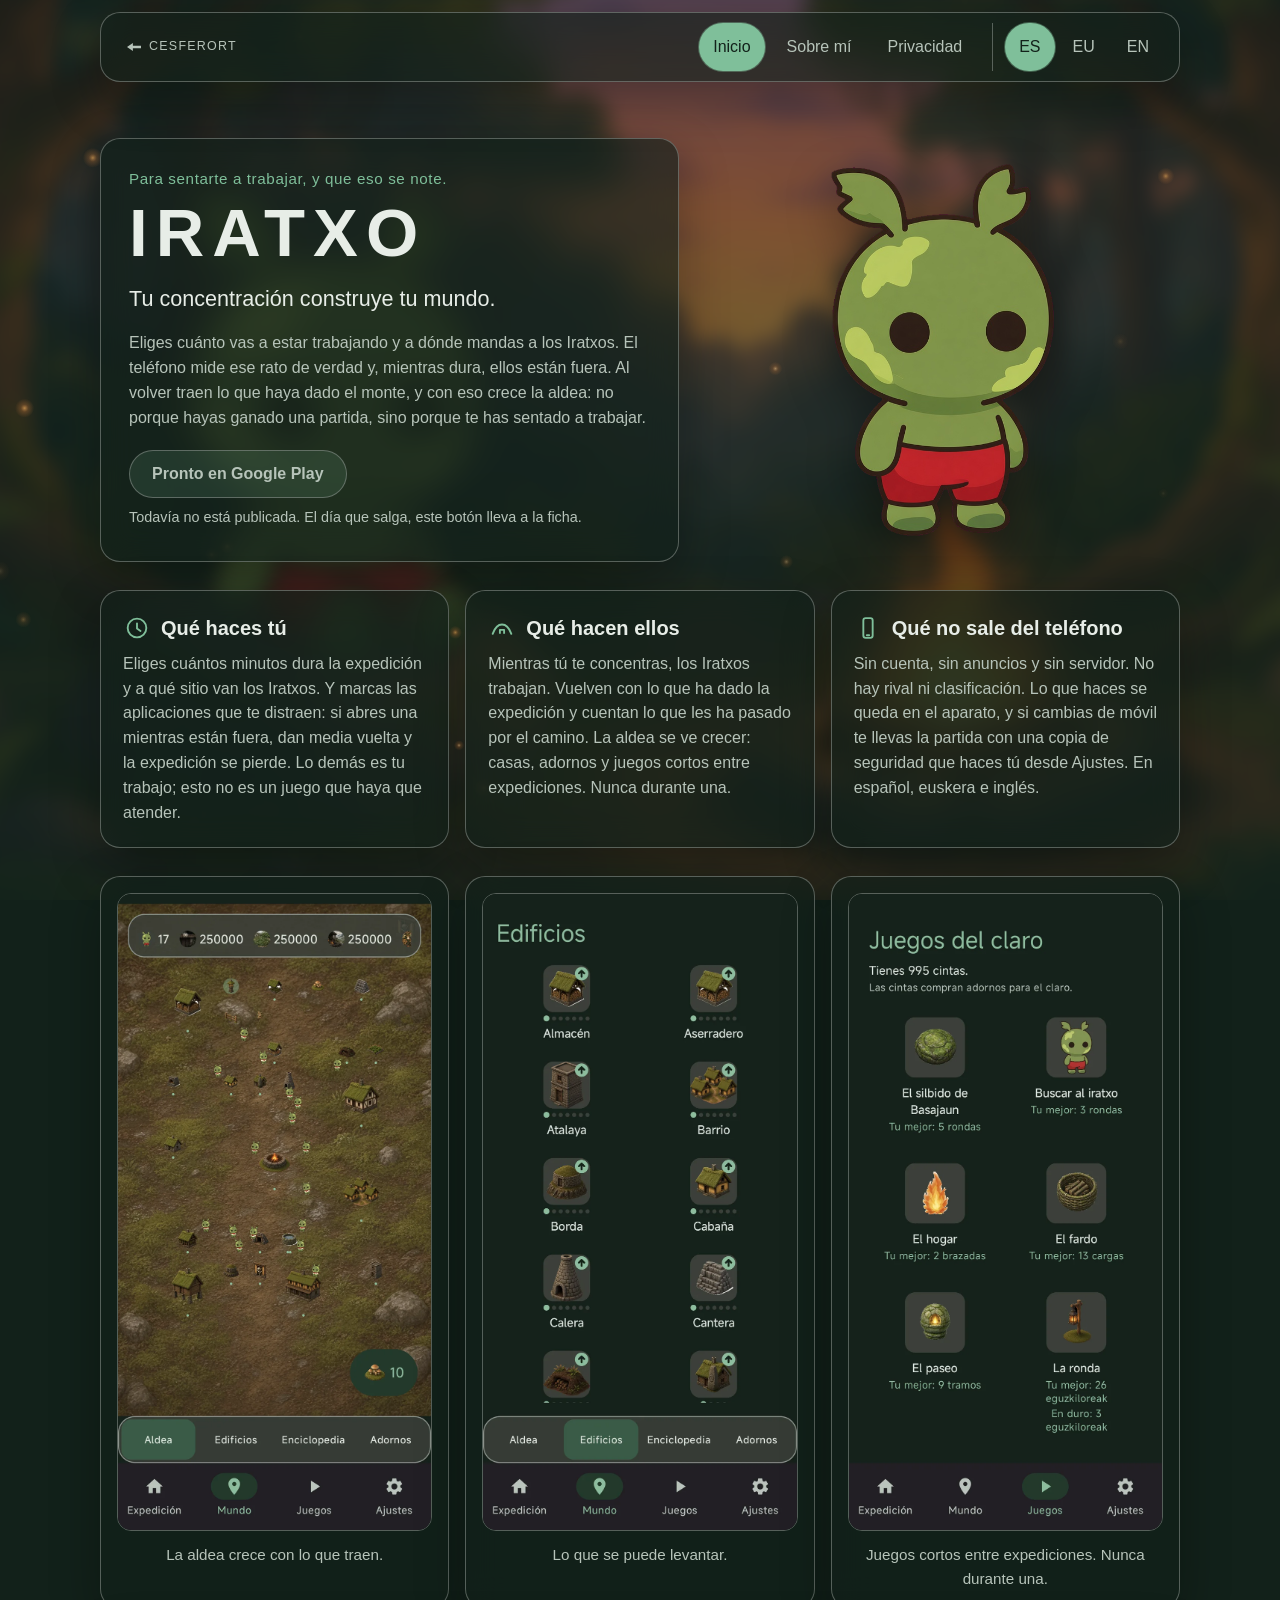
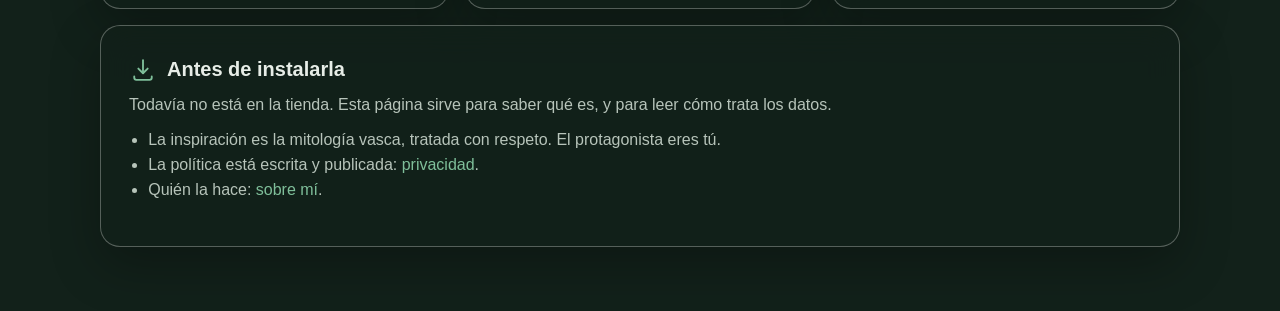
==== commit 16a9b8dc: "Enseñar la app, y enlazar el sitio que reúne los proyectos Tres capturas reales, hechas desde el móv" ====
--- a/index.html
+++ b/index.html
@@ -24,6 +24,9 @@
   <div class="scene" aria-hidden="true"></div>
   <a class="skip" href="#contenido">Saltar al contenido</a>
   <header class="bar glass">
+    <a class="home" href="https://cesferort.github.io/" target="_blank" rel="noopener">
+      <span class="home-arrow" aria-hidden="true"></span>Cesferort
+    </a>
     <input class="menu-check" id="menu-check" type="checkbox">
     <label class="menu-toggle" for="menu-check"><span class="visually-hidden">Menú</span><span class="burger" aria-hidden="true"></span></label>
     <nav class="nav" aria-label="Páginas">
@@ -68,6 +71,20 @@
         <p>Sin cuenta, sin anuncios y sin servidor. No hay rival ni clasificación. Lo que haces se queda en el aparato, y si cambias de móvil te llevas la partida con una copia de seguridad que haces tú desde Ajustes. En español, euskera e inglés.</p>
       </article>
     </section>
+    <section class="shots" aria-label="Capturas">
+      <figure class="glass">
+        <img src="art/shots/aldea.webp" width="840" height="1699" loading="lazy" alt="La aldea de IRATXO, con casas, Iratxos y la hoguera en el centro.">
+        <figcaption>La aldea crece con lo que traen.</figcaption>
+      </figure>
+      <figure class="glass">
+        <img src="art/shots/edificios.webp" width="840" height="1699" loading="lazy" alt="La lista de edificios de IRATXO, con su nivel actual.">
+        <figcaption>Lo que se puede levantar.</figcaption>
+      </figure>
+      <figure class="glass">
+        <img src="art/shots/juegos.webp" width="840" height="1699" loading="lazy" alt="Los juegos del claro, con las mejores marcas de cada uno.">
+        <figcaption>Juegos cortos entre expediciones. Nunca durante una.</figcaption>
+      </figure>
+    </section>
     <section class="panel glass">
       <h2><svg viewBox="0 0 24 24" aria-hidden="true"><path d="M12 3.5v11" fill="none" stroke="currentColor" stroke-width="1.6" stroke-linecap="round"/><path d="M8 10.8 12 14.8l4-4" fill="none" stroke="currentColor" stroke-width="1.6" stroke-linecap="round" stroke-linejoin="round"/><path d="M4.5 17.5v1.2a1.8 1.8 0 0 0 1.8 1.8h11.4a1.8 1.8 0 0 0 1.8-1.8v-1.2" fill="none" stroke="currentColor" stroke-width="1.6" stroke-linecap="round"/></svg>Antes de instalarla</h2>
       <p>Todavía no está en la tienda. Esta página sirve para saber qué es, y para leer cómo trata los datos.</p>
--- a/style.css
+++ b/style.css
@@ -76,6 +76,33 @@
   border: 0;
 }
 
+/* El enlace al sitio padre va a la izquierda y separado del resto: no es una
+   página hermana de ésta, se sale del sitio. Mezclarlo con la lista dejaría
+   «Inicio» sin un referente claro. */
+.home {
+  display: inline-flex;
+  align-items: center;
+  gap: 8px;
+  margin-right: auto;
+  min-height: 48px;
+  padding: 0 14px 0 10px;
+  color: var(--muted);
+  text-decoration: none;
+  letter-spacing: 0.1em;
+  text-transform: uppercase;
+  font-size: 0.78rem;
+  transition: color 220ms ease;
+}
+
+.home:hover { color: var(--lichen); }
+
+.home-arrow {
+  width: 14px;
+  height: 8px;
+  background: currentColor;
+  clip-path: polygon(0 50%, 42% 0, 42% 34%, 100% 34%, 100% 66%, 42% 66%, 42% 100%);
+}
+
 /* Barra fija, en una sola línea y alineada a la derecha. */
 .bar {
   position: sticky;
@@ -331,9 +358,15 @@
   backdrop-filter: blur(16px);
 }
 
+/* `both` fija el fotograma 0% mientras la animación sigue pendiente, y en una
+   pestaña que aún no compone eso deja el bloque invisible hasta que algo
+   fuerza un repintado. Con la opacidad declarada aparte y `forwards`, lo peor
+   que puede pasar es que no anime. */
 article.glass,
-.hero-copy {
-  animation: rise 700ms ease both;
+.hero-copy,
+.shots figure {
+  opacity: 1;
+  animation: rise 700ms ease forwards;
 }
 
 .cards article:nth-child(2) { animation-delay: 80ms; }
@@ -359,6 +392,38 @@
   border-color: rgba(127, 191, 154, 0.85);
   background: rgba(28, 48, 38, 0.72);
   box-shadow: 0 22px 48px rgba(0, 0, 0, 0.34);
+}
+
+
+/* Capturas reales de la app, recortadas para quitar la barra de estado y la de
+   navegación del sistema. El alto se fija con aspect-ratio para que el hueco no
+   salte mientras cargan. */
+.shots {
+  display: grid;
+  grid-template-columns: repeat(3, 1fr);
+  gap: 16px;
+  margin-top: 28px;
+}
+
+.shots figure {
+  margin: 0;
+  padding: 16px 16px 4px;
+  text-align: center;
+}
+
+.shots img {
+  display: block;
+  width: 100%;
+  height: auto;
+  aspect-ratio: 840 / 1699;
+  border-radius: 14px;
+  border: 1px solid var(--bark);
+}
+
+.shots figcaption {
+  padding: 12px 4px 14px;
+  color: var(--muted);
+  font-size: 0.95rem;
 }
 
 /* Botón de la tienda. `.cta-soon` es el mismo botón apagado, mientras la app no esté publicada. */
@@ -413,6 +478,7 @@
 @media (max-width: 800px) {
   .hero,
   .cards { grid-template-columns: 1fr; }
+  .shots { grid-template-columns: 1fr; }
   body { padding-top: 0; }
   .bar { top: 0; width: 100%; margin: 0; border-radius: 0; padding: 6px 8px; }
   .menu-toggle {
@@ -440,6 +506,7 @@
   .menu-check:checked + .menu-toggle .burger { background: transparent; }
   .menu-check:checked + .menu-toggle .burger::before { top: 0; transform: rotate(45deg); }
   .menu-check:checked + .menu-toggle .burger::after { top: 0; transform: rotate(-45deg); }
+  .home { font-size: 0.72rem; padding-left: 6px; }
   .langs {
     flex-basis: auto;
     justify-content: flex-start;
@@ -456,5 +523,6 @@
   html { scroll-behavior: auto; }
   .hero-art,
   article.glass,
-  .hero-copy { animation: none; }
+  .hero-copy,
+  .shots figure { animation: none; }
   }
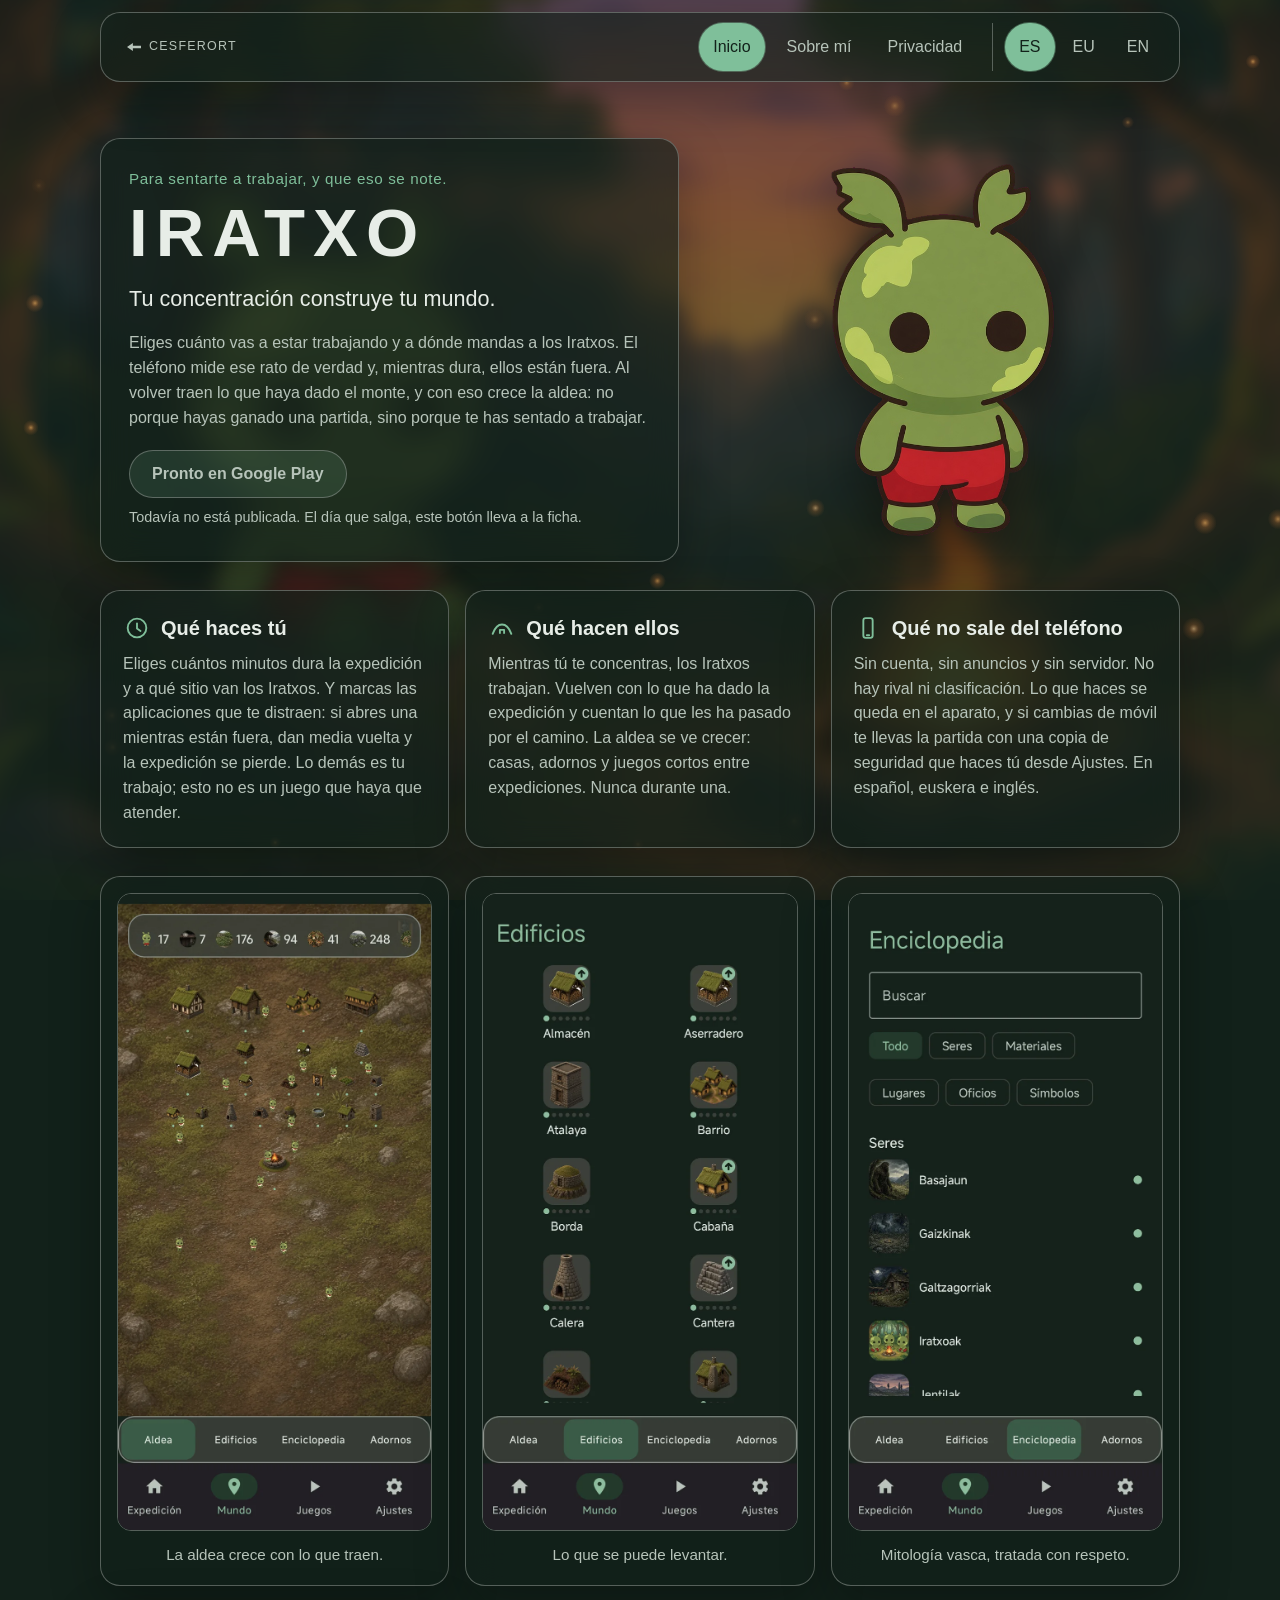
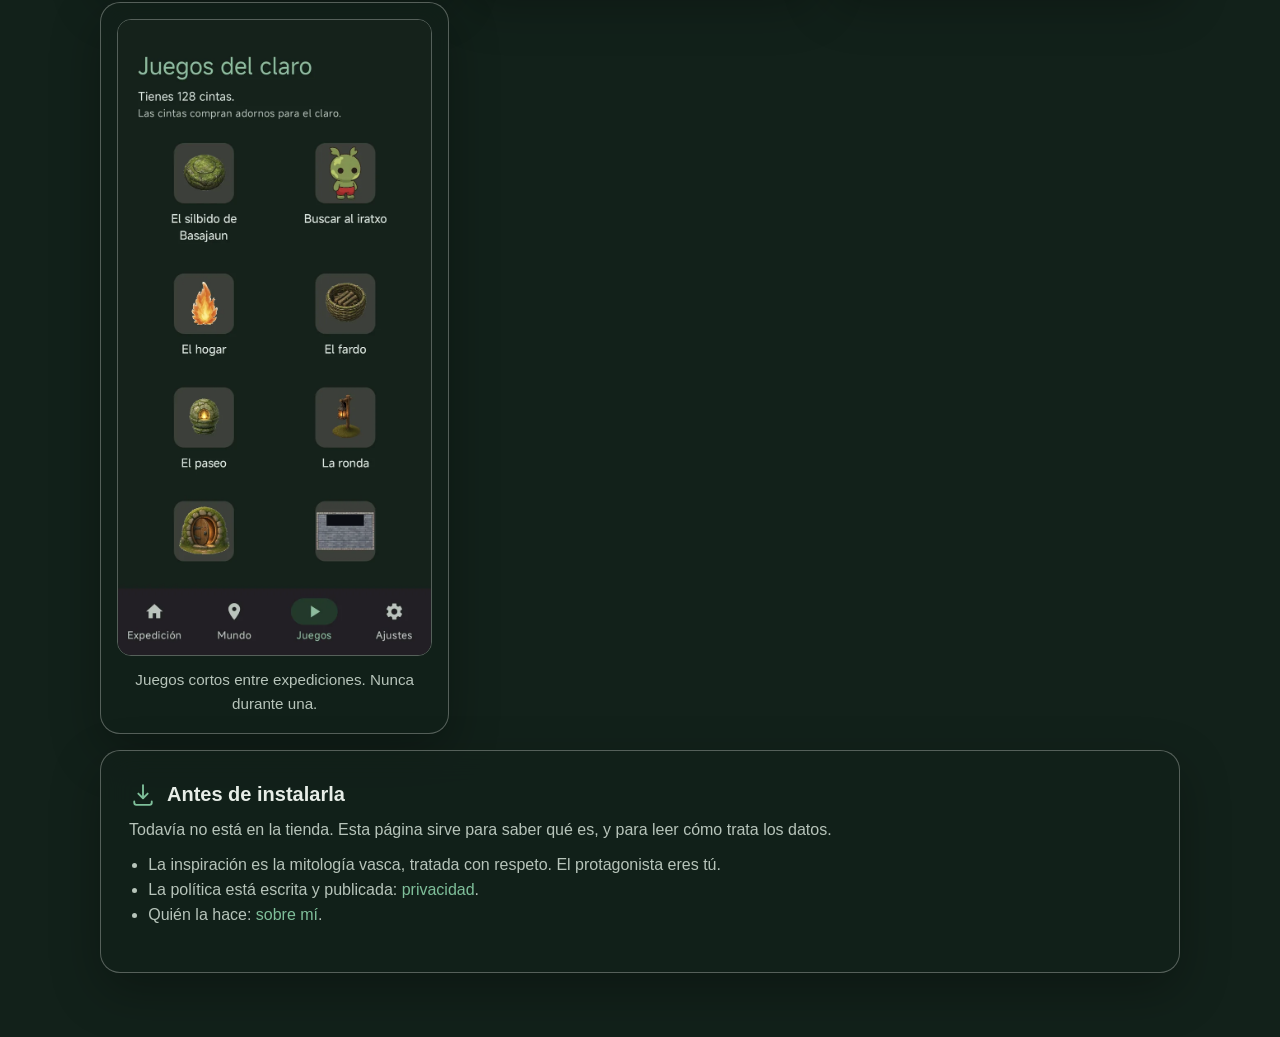
==== commit 2a065fca: "Cambiar las capturas por otras con cifras creíbles Las anteriores salían de una partida de pruebas: " ====
--- a/index.html
+++ b/index.html
@@ -73,15 +73,19 @@
     </section>
     <section class="shots" aria-label="Capturas">
       <figure class="glass">
-        <img src="art/shots/aldea.webp" width="840" height="1699" loading="lazy" alt="La aldea de IRATXO, con casas, Iratxos y la hoguera en el centro.">
+        <img src="art/shots/aldea.webp" width="760" height="1537" loading="lazy" alt="La aldea de IRATXO, con casas, Iratxos y la hoguera en el centro.">
         <figcaption>La aldea crece con lo que traen.</figcaption>
       </figure>
       <figure class="glass">
-        <img src="art/shots/edificios.webp" width="840" height="1699" loading="lazy" alt="La lista de edificios de IRATXO, con su nivel actual.">
+        <img src="art/shots/edificios.webp" width="760" height="1537" loading="lazy" alt="La lista de edificios de IRATXO, con el nivel de cada uno.">
         <figcaption>Lo que se puede levantar.</figcaption>
       </figure>
       <figure class="glass">
-        <img src="art/shots/juegos.webp" width="840" height="1699" loading="lazy" alt="Los juegos del claro, con las mejores marcas de cada uno.">
+        <img src="art/shots/enciclopedia.webp" width="760" height="1537" loading="lazy" alt="La enciclopedia de IRATXO: Basajaun, Gaizkinak, Galtzagorriak, Iratxoak, Jentilak.">
+        <figcaption>Mitología vasca, tratada con respeto.</figcaption>
+      </figure>
+      <figure class="glass">
+        <img src="art/shots/juegos.webp" width="760" height="1537" loading="lazy" alt="Los juegos del claro de IRATXO.">
         <figcaption>Juegos cortos entre expediciones. Nunca durante una.</figcaption>
       </figure>
     </section>
--- a/style.css
+++ b/style.css
@@ -265,7 +265,7 @@
 
 .cards {
   display: grid;
-  grid-template-columns: repeat(3, 1fr);
+  grid-template-columns: repeat(auto-fit, minmax(210px, 1fr));
   gap: 16px;
   margin-top: 28px;
 }
@@ -415,7 +415,7 @@
   display: block;
   width: 100%;
   height: auto;
-  aspect-ratio: 840 / 1699;
+  aspect-ratio: 760 / 1537;
   border-radius: 14px;
   border: 1px solid var(--bark);
 }
@@ -478,7 +478,7 @@
 @media (max-width: 800px) {
   .hero,
   .cards { grid-template-columns: 1fr; }
-  .shots { grid-template-columns: 1fr; }
+  .shots { grid-template-columns: repeat(auto-fit, minmax(240px, 1fr)); }
   body { padding-top: 0; }
   .bar { top: 0; width: 100%; margin: 0; border-radius: 0; padding: 6px 8px; }
   .menu-toggle {
